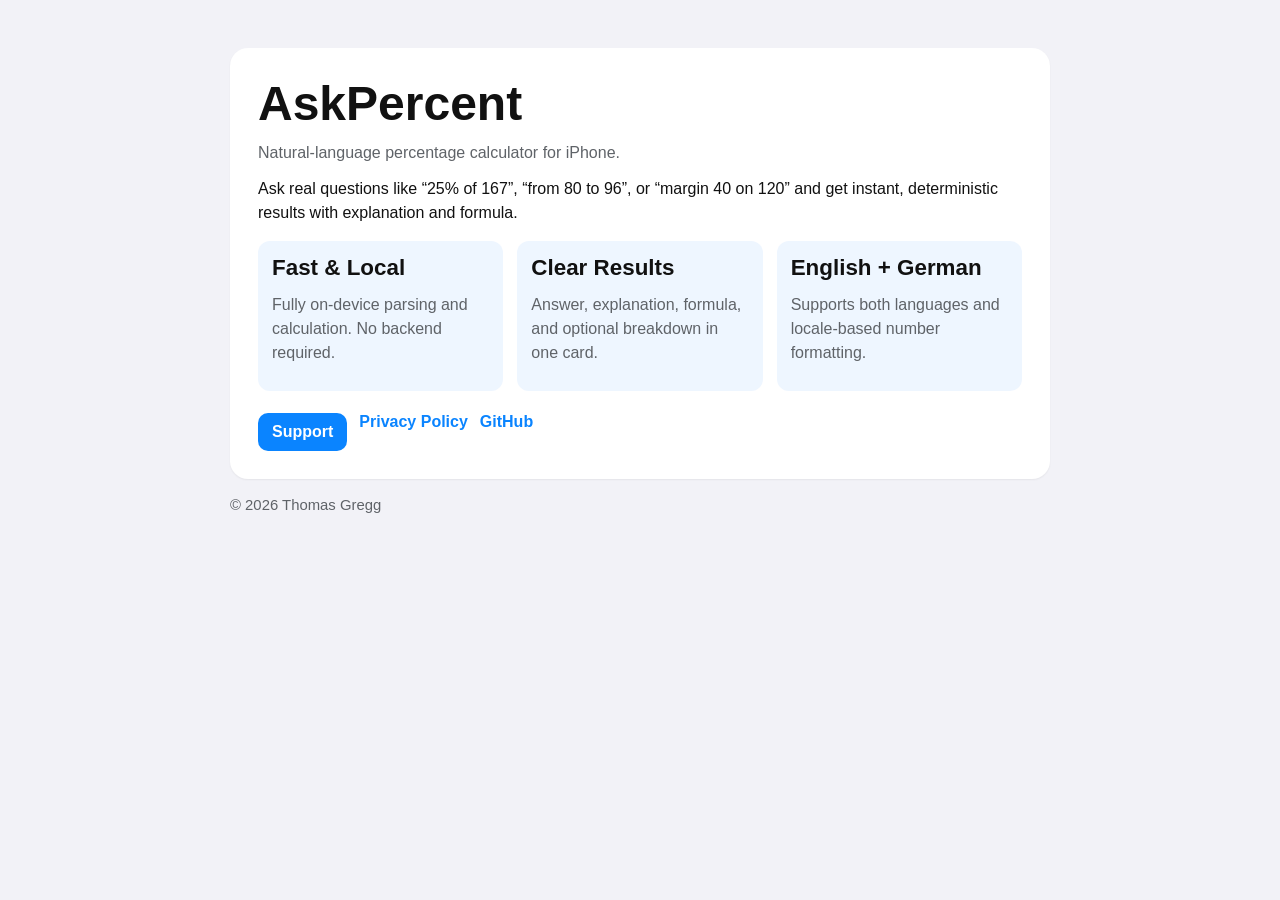
==== docs/index.html @ 8ce9c917 "Initial AskPercent app with docs site" ====
<!doctype html>
<html lang="en">
  <head>
    <meta charset="utf-8" />
    <meta name="viewport" content="width=device-width, initial-scale=1" />
    <title>AskPercent</title>
    <meta
      name="description"
      content="AskPercent is a natural-language percentage calculator for iPhone."
    />
    <style>
      :root {
        color-scheme: light dark;
        --bg: #f2f2f7;
        --card: #ffffff;
        --text: #111111;
        --muted: #5f6368;
        --accent: #0a84ff;
      }

      @media (prefers-color-scheme: dark) {
        :root {
          --bg: #000000;
          --card: #1c1c1e;
          --text: #f5f5f7;
          --muted: #a1a1aa;
          --accent: #0a84ff;
        }
      }

      * {
        box-sizing: border-box;
      }

      body {
        margin: 0;
        font-family: -apple-system, BlinkMacSystemFont, "SF Pro Text", "Segoe UI",
          Roboto, Helvetica, Arial, sans-serif;
        background: var(--bg);
        color: var(--text);
      }

      .wrap {
        max-width: 860px;
        margin: 0 auto;
        padding: 48px 20px 60px;
      }

      .card {
        background: var(--card);
        border-radius: 18px;
        padding: 28px;
        box-shadow: 0 1px 2px rgba(0, 0, 0, 0.06);
      }

      h1 {
        margin: 0 0 10px;
        font-size: clamp(2rem, 4vw, 3rem);
      }

      h2 {
        margin: 0 0 12px;
        font-size: 1.4rem;
      }

      p {
        margin: 0 0 12px;
        line-height: 1.5;
      }

      .muted {
        color: var(--muted);
      }

      .grid {
        display: grid;
        grid-template-columns: repeat(auto-fit, minmax(230px, 1fr));
        gap: 14px;
        margin-top: 16px;
      }

      .tile {
        background: color-mix(in oklab, var(--card) 92%, var(--accent) 8%);
        border-radius: 12px;
        padding: 14px;
      }

      .links {
        margin-top: 22px;
        display: flex;
        gap: 12px;
        flex-wrap: wrap;
      }

      a.button {
        text-decoration: none;
        color: white;
        background: var(--accent);
        padding: 10px 14px;
        border-radius: 10px;
        font-weight: 600;
      }

      a.text {
        color: var(--accent);
        text-decoration: none;
        font-weight: 600;
      }

      footer {
        margin-top: 18px;
        color: var(--muted);
        font-size: 0.93rem;
      }
    </style>
  </head>
  <body>
    <main class="wrap">
      <section class="card">
        <h1>AskPercent</h1>
        <p class="muted">
          Natural-language percentage calculator for iPhone.
        </p>
        <p>
          Ask real questions like “25% of 167”, “from 80 to 96”, or
          “margin 40 on 120” and get instant, deterministic results with
          explanation and formula.
        </p>

        <div class="grid">
          <div class="tile">
            <h2>Fast & Local</h2>
            <p class="muted">
              Fully on-device parsing and calculation. No backend required.
            </p>
          </div>
          <div class="tile">
            <h2>Clear Results</h2>
            <p class="muted">
              Answer, explanation, formula, and optional breakdown in one card.
            </p>
          </div>
          <div class="tile">
            <h2>English + German</h2>
            <p class="muted">
              Supports both languages and locale-based number formatting.
            </p>
          </div>
        </div>

        <div class="links">
          <a class="button" href="./support.html">Support</a>
          <a class="text" href="./privacy.html">Privacy Policy</a>
          <a class="text" href="https://github.com/thomasgregg/AskPercent"
            >GitHub</a
          >
        </div>
      </section>
      <footer>
        © 2026 Thomas Gregg
      </footer>
    </main>
  </body>
</html>
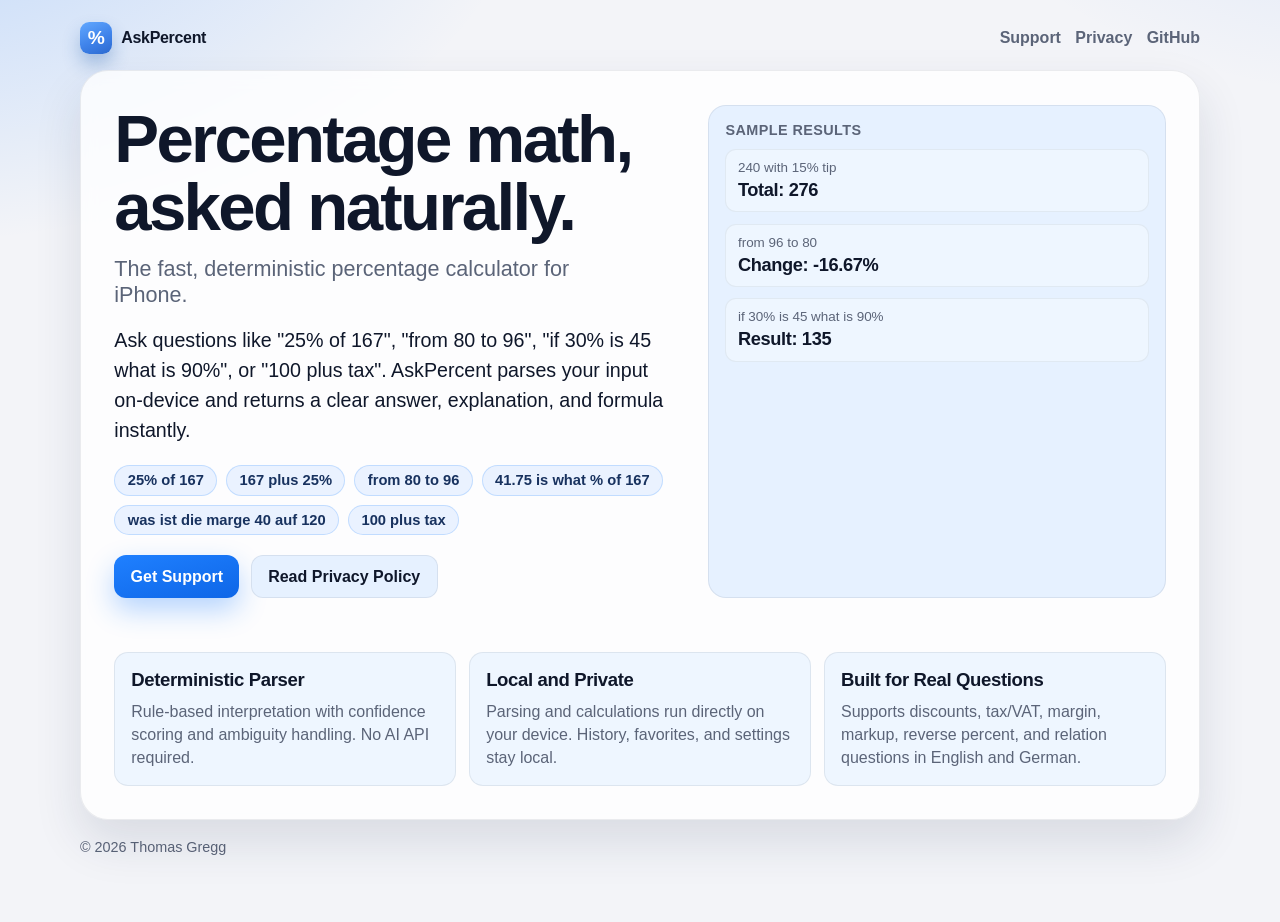
==== commit e1ab2a55: "Redesign GitHub Pages marketing site" ====
--- a/docs/index.html
+++ b/docs/index.html
@@ -3,162 +3,97 @@
   <head>
     <meta charset="utf-8" />
     <meta name="viewport" content="width=device-width, initial-scale=1" />
-    <title>AskPercent</title>
+    <title>AskPercent - Percentage Calculator for iPhone</title>
     <meta
       name="description"
-      content="AskPercent is a natural-language percentage calculator for iPhone."
+      content="AskPercent is a natural-language percentage calculator for iPhone. Ask plain-English or German percentage questions and get instant local results."
     />
-    <style>
-      :root {
-        color-scheme: light dark;
-        --bg: #f2f2f7;
-        --card: #ffffff;
-        --text: #111111;
-        --muted: #5f6368;
-        --accent: #0a84ff;
-      }
-
-      @media (prefers-color-scheme: dark) {
-        :root {
-          --bg: #000000;
-          --card: #1c1c1e;
-          --text: #f5f5f7;
-          --muted: #a1a1aa;
-          --accent: #0a84ff;
-        }
-      }
-
-      * {
-        box-sizing: border-box;
-      }
-
-      body {
-        margin: 0;
-        font-family: -apple-system, BlinkMacSystemFont, "SF Pro Text", "Segoe UI",
-          Roboto, Helvetica, Arial, sans-serif;
-        background: var(--bg);
-        color: var(--text);
-      }
-
-      .wrap {
-        max-width: 860px;
-        margin: 0 auto;
-        padding: 48px 20px 60px;
-      }
-
-      .card {
-        background: var(--card);
-        border-radius: 18px;
-        padding: 28px;
-        box-shadow: 0 1px 2px rgba(0, 0, 0, 0.06);
-      }
-
-      h1 {
-        margin: 0 0 10px;
-        font-size: clamp(2rem, 4vw, 3rem);
-      }
-
-      h2 {
-        margin: 0 0 12px;
-        font-size: 1.4rem;
-      }
-
-      p {
-        margin: 0 0 12px;
-        line-height: 1.5;
-      }
-
-      .muted {
-        color: var(--muted);
-      }
-
-      .grid {
-        display: grid;
-        grid-template-columns: repeat(auto-fit, minmax(230px, 1fr));
-        gap: 14px;
-        margin-top: 16px;
-      }
-
-      .tile {
-        background: color-mix(in oklab, var(--card) 92%, var(--accent) 8%);
-        border-radius: 12px;
-        padding: 14px;
-      }
-
-      .links {
-        margin-top: 22px;
-        display: flex;
-        gap: 12px;
-        flex-wrap: wrap;
-      }
-
-      a.button {
-        text-decoration: none;
-        color: white;
-        background: var(--accent);
-        padding: 10px 14px;
-        border-radius: 10px;
-        font-weight: 600;
-      }
-
-      a.text {
-        color: var(--accent);
-        text-decoration: none;
-        font-weight: 600;
-      }
-
-      footer {
-        margin-top: 18px;
-        color: var(--muted);
-        font-size: 0.93rem;
-      }
-    </style>
+    <meta name="theme-color" content="#1f80ff" />
+    <link rel="stylesheet" href="./styles.css" />
   </head>
   <body>
-    <main class="wrap">
-      <section class="card">
-        <h1>AskPercent</h1>
-        <p class="muted">
-          Natural-language percentage calculator for iPhone.
-        </p>
-        <p>
-          Ask real questions like “25% of 167”, “from 80 to 96”, or
-          “margin 40 on 120” and get instant, deterministic results with
-          explanation and formula.
-        </p>
+    <main class="page">
+      <header class="topbar">
+        <a class="brand" href="./index.html" aria-label="AskPercent Home">
+          <span class="badge">%</span>
+          <span>AskPercent</span>
+        </a>
+        <nav class="nav" aria-label="Primary">
+          <a href="./support.html">Support</a>
+          <a href="./privacy.html">Privacy</a>
+          <a href="https://github.com/thomasgregg/AskPercent">GitHub</a>
+        </nav>
+      </header>
 
-        <div class="grid">
-          <div class="tile">
-            <h2>Fast & Local</h2>
-            <p class="muted">
-              Fully on-device parsing and calculation. No backend required.
-            </p>
+      <section class="panel hero">
+        <div>
+          <h1>Percentage math,<br />asked naturally.</h1>
+          <p class="subtitle">
+            The fast, deterministic percentage calculator for iPhone.
+          </p>
+          <p class="lead">
+            Ask questions like "25% of 167", "from 80 to 96", "if 30% is 45 what
+            is 90%", or "100 plus tax". AskPercent parses your input on-device and
+            returns a clear answer, explanation, and formula instantly.
+          </p>
+
+          <div class="chips" aria-label="Example queries">
+            <span class="chip">25% of 167</span>
+            <span class="chip">167 plus 25%</span>
+            <span class="chip">from 80 to 96</span>
+            <span class="chip">41.75 is what % of 167</span>
+            <span class="chip">was ist die marge 40 auf 120</span>
+            <span class="chip">100 plus tax</span>
           </div>
-          <div class="tile">
-            <h2>Clear Results</h2>
-            <p class="muted">
-              Answer, explanation, formula, and optional breakdown in one card.
-            </p>
-          </div>
-          <div class="tile">
-            <h2>English + German</h2>
-            <p class="muted">
-              Supports both languages and locale-based number formatting.
-            </p>
+
+          <div class="cta-row">
+            <a class="btn-primary" href="./support.html">Get Support</a>
+            <a class="btn-secondary" href="./privacy.html">Read Privacy Policy</a>
           </div>
         </div>
 
-        <div class="links">
-          <a class="button" href="./support.html">Support</a>
-          <a class="text" href="./privacy.html">Privacy Policy</a>
-          <a class="text" href="https://github.com/thomasgregg/AskPercent"
-            >GitHub</a
-          >
+        <aside class="preview" aria-label="Sample result preview">
+          <div class="preview-title">Sample Results</div>
+          <div class="preview-row">
+            <div class="preview-q">240 with 15% tip</div>
+            <div class="preview-a">Total: 276</div>
+          </div>
+          <div class="preview-row">
+            <div class="preview-q">from 96 to 80</div>
+            <div class="preview-a">Change: -16.67%</div>
+          </div>
+          <div class="preview-row">
+            <div class="preview-q">if 30% is 45 what is 90%</div>
+            <div class="preview-a">Result: 135</div>
+          </div>
+        </aside>
+
+        <div class="grid" role="list" aria-label="Highlights">
+          <article class="tile" role="listitem">
+            <h3>Deterministic Parser</h3>
+            <p>
+              Rule-based interpretation with confidence scoring and ambiguity
+              handling. No AI API required.
+            </p>
+          </article>
+          <article class="tile" role="listitem">
+            <h3>Local and Private</h3>
+            <p>
+              Parsing and calculations run directly on your device. History,
+              favorites, and settings stay local.
+            </p>
+          </article>
+          <article class="tile" role="listitem">
+            <h3>Built for Real Questions</h3>
+            <p>
+              Supports discounts, tax/VAT, margin, markup, reverse percent,
+              and relation questions in English and German.
+            </p>
+          </article>
         </div>
       </section>
-      <footer>
-        © 2026 Thomas Gregg
-      </footer>
+
+      <footer class="footer">&copy; 2026 Thomas Gregg</footer>
     </main>
   </body>
 </html>
--- a/docs/styles.css
+++ b/docs/styles.css
@@ -0,0 +1,327 @@
+:root {
+  --bg: #f3f4f8;
+  --surface: rgba(255, 255, 255, 0.78);
+  --surface-strong: #ffffff;
+  --stroke: rgba(21, 31, 56, 0.08);
+  --text: #0f172a;
+  --muted: #5b6478;
+  --blue: #1f80ff;
+  --blue-strong: #0e66e7;
+  --chip: #eaf2ff;
+  --shadow: 0 22px 48px rgba(26, 40, 73, 0.12);
+  --radius-xl: 28px;
+  --radius-lg: 20px;
+  --radius-md: 14px;
+}
+
+@media (prefers-color-scheme: dark) {
+  :root {
+    --bg: #070b14;
+    --surface: rgba(16, 22, 36, 0.82);
+    --surface-strong: #131a2b;
+    --stroke: rgba(134, 151, 188, 0.2);
+    --text: #edf2ff;
+    --muted: #a8b6d6;
+    --blue: #4ca2ff;
+    --blue-strong: #1f80ff;
+    --chip: rgba(60, 122, 216, 0.2);
+    --shadow: 0 22px 48px rgba(0, 0, 0, 0.45);
+  }
+}
+
+* {
+  box-sizing: border-box;
+}
+
+html,
+body {
+  margin: 0;
+  padding: 0;
+}
+
+body {
+  min-height: 100vh;
+  font-family: "SF Pro Text", "SF Pro Display", -apple-system, BlinkMacSystemFont,
+    "Segoe UI", sans-serif;
+  color: var(--text);
+  background:
+    radial-gradient(1200px 700px at -10% -15%, rgba(31, 128, 255, 0.26), transparent 55%),
+    radial-gradient(900px 600px at 110% -25%, rgba(89, 149, 255, 0.2), transparent 55%),
+    var(--bg);
+}
+
+a {
+  color: var(--blue);
+  text-decoration: none;
+}
+
+a:hover {
+  text-decoration: underline;
+}
+
+.page {
+  width: min(1120px, calc(100% - 2.5rem));
+  margin: 1.4rem auto 2.5rem;
+}
+
+.topbar {
+  display: flex;
+  justify-content: space-between;
+  align-items: center;
+  gap: 1rem;
+  margin-bottom: 1rem;
+}
+
+.brand {
+  display: inline-flex;
+  align-items: center;
+  gap: 0.58rem;
+  color: var(--text);
+  font-weight: 760;
+  letter-spacing: -0.02em;
+}
+
+.badge {
+  width: 2rem;
+  height: 2rem;
+  border-radius: 0.58rem;
+  display: grid;
+  place-items: center;
+  color: #fff;
+  font-weight: 800;
+  font-size: 1.2rem;
+  background: linear-gradient(155deg, #62a8ff 0%, #3f83ea 55%, #2c69cf 100%);
+  box-shadow: 0 10px 18px rgba(24, 85, 170, 0.3);
+}
+
+.nav {
+  display: flex;
+  gap: 0.9rem;
+  flex-wrap: wrap;
+}
+
+.nav a {
+  color: var(--muted);
+  font-weight: 610;
+}
+
+.panel {
+  position: relative;
+  background: var(--surface);
+  border: 1px solid var(--stroke);
+  border-radius: var(--radius-xl);
+  box-shadow: var(--shadow);
+  backdrop-filter: blur(8px);
+}
+
+.hero {
+  padding: clamp(1.4rem, 2.6vw, 2.4rem);
+  display: grid;
+  grid-template-columns: 1.1fr 0.9fr;
+  gap: clamp(1rem, 2.8vw, 2.2rem);
+}
+
+.hero h1 {
+  margin: 0;
+  font-size: clamp(2.2rem, 5.8vw, 4.2rem);
+  line-height: 1.02;
+  letter-spacing: -0.04em;
+}
+
+.subtitle {
+  margin: 0.9rem 0 0;
+  font-size: clamp(1.02rem, 2.4vw, 1.35rem);
+  color: var(--muted);
+  max-width: 42ch;
+}
+
+.lead {
+  margin-top: 1.1rem;
+  font-size: clamp(1rem, 2.1vw, 1.23rem);
+  line-height: 1.52;
+  max-width: 62ch;
+}
+
+.chips {
+  margin-top: 1rem;
+  display: flex;
+  flex-wrap: wrap;
+  gap: 0.55rem;
+}
+
+.chip {
+  background: var(--chip);
+  border: 1px solid color-mix(in oklab, var(--blue) 20%, transparent);
+  color: color-mix(in oklab, var(--text) 72%, var(--blue));
+  border-radius: 999px;
+  padding: 0.4rem 0.78rem;
+  font-size: 0.92rem;
+  font-weight: 640;
+}
+
+.cta-row {
+  margin-top: 1.25rem;
+  display: flex;
+  flex-wrap: wrap;
+  gap: 0.72rem;
+}
+
+.btn-primary,
+.btn-secondary {
+  display: inline-flex;
+  align-items: center;
+  justify-content: center;
+  border-radius: 12px;
+  font-weight: 700;
+  padding: 0.7rem 1.02rem;
+}
+
+.btn-primary {
+  color: #fff;
+  background: linear-gradient(165deg, var(--blue) 0%, var(--blue-strong) 100%);
+  box-shadow: 0 12px 28px rgba(31, 128, 255, 0.32);
+}
+
+.btn-secondary {
+  color: var(--text);
+  border: 1px solid var(--stroke);
+  background: color-mix(in oklab, var(--surface-strong) 88%, var(--blue) 12%);
+}
+
+.btn-primary:hover,
+.btn-secondary:hover {
+  text-decoration: none;
+}
+
+.preview {
+  align-self: stretch;
+  border: 1px solid var(--stroke);
+  border-radius: 18px;
+  background: color-mix(in oklab, var(--surface-strong) 88%, var(--blue) 12%);
+  padding: 1rem;
+  display: flex;
+  flex-direction: column;
+  gap: 0.7rem;
+}
+
+.preview-title {
+  color: var(--muted);
+  font-size: 0.9rem;
+  font-weight: 700;
+  letter-spacing: 0.03em;
+  text-transform: uppercase;
+}
+
+.preview-row {
+  padding: 0.64rem 0.72rem;
+  border-radius: 11px;
+  border: 1px solid color-mix(in oklab, var(--stroke) 78%, transparent);
+  background: color-mix(in oklab, var(--surface-strong) 92%, var(--blue) 8%);
+}
+
+.preview-q {
+  color: var(--muted);
+  font-size: 0.84rem;
+  margin-bottom: 0.25rem;
+}
+
+.preview-a {
+  font-size: 1.14rem;
+  font-weight: 760;
+  letter-spacing: -0.02em;
+}
+
+.grid {
+  margin-top: 1.2rem;
+  display: grid;
+  grid-template-columns: repeat(auto-fit, minmax(220px, 1fr));
+  gap: 0.82rem;
+}
+
+.hero > .grid {
+  grid-column: 1 / -1;
+}
+
+.tile {
+  border: 1px solid var(--stroke);
+  border-radius: var(--radius-md);
+  background: color-mix(in oklab, var(--surface-strong) 92%, var(--blue) 8%);
+  padding: 1rem;
+}
+
+.tile h3 {
+  margin: 0;
+  font-size: 1.16rem;
+  letter-spacing: -0.02em;
+}
+
+.tile p {
+  margin: 0.52rem 0 0;
+  color: var(--muted);
+  line-height: 1.44;
+}
+
+.content {
+  margin-top: 1.2rem;
+  padding: clamp(1.2rem, 2.2vw, 2rem);
+}
+
+.content h1 {
+  margin: 0;
+  font-size: clamp(2rem, 4.8vw, 3rem);
+  letter-spacing: -0.03em;
+}
+
+.content .updated {
+  margin-top: 0.4rem;
+  color: var(--muted);
+}
+
+.content h2 {
+  margin: 1.4rem 0 0.54rem;
+  font-size: 1.2rem;
+}
+
+.content p,
+.content li {
+  color: var(--text);
+  line-height: 1.55;
+}
+
+.content ul {
+  margin: 0.25rem 0 0.8rem;
+}
+
+.footer {
+  margin-top: 1.2rem;
+  color: var(--muted);
+  font-size: 0.9rem;
+}
+
+@media (max-width: 900px) {
+  .hero {
+    grid-template-columns: 1fr;
+  }
+}
+
+@media (max-width: 640px) {
+  .page {
+    width: calc(100% - 1.4rem);
+    margin-top: 1rem;
+  }
+
+  .topbar {
+    align-items: flex-start;
+    flex-direction: column;
+    gap: 0.45rem;
+  }
+
+  .nav {
+    gap: 0.68rem;
+  }
+
+  .hero,
+  .content {
+    border-radius: 22px;
+  }
+}
